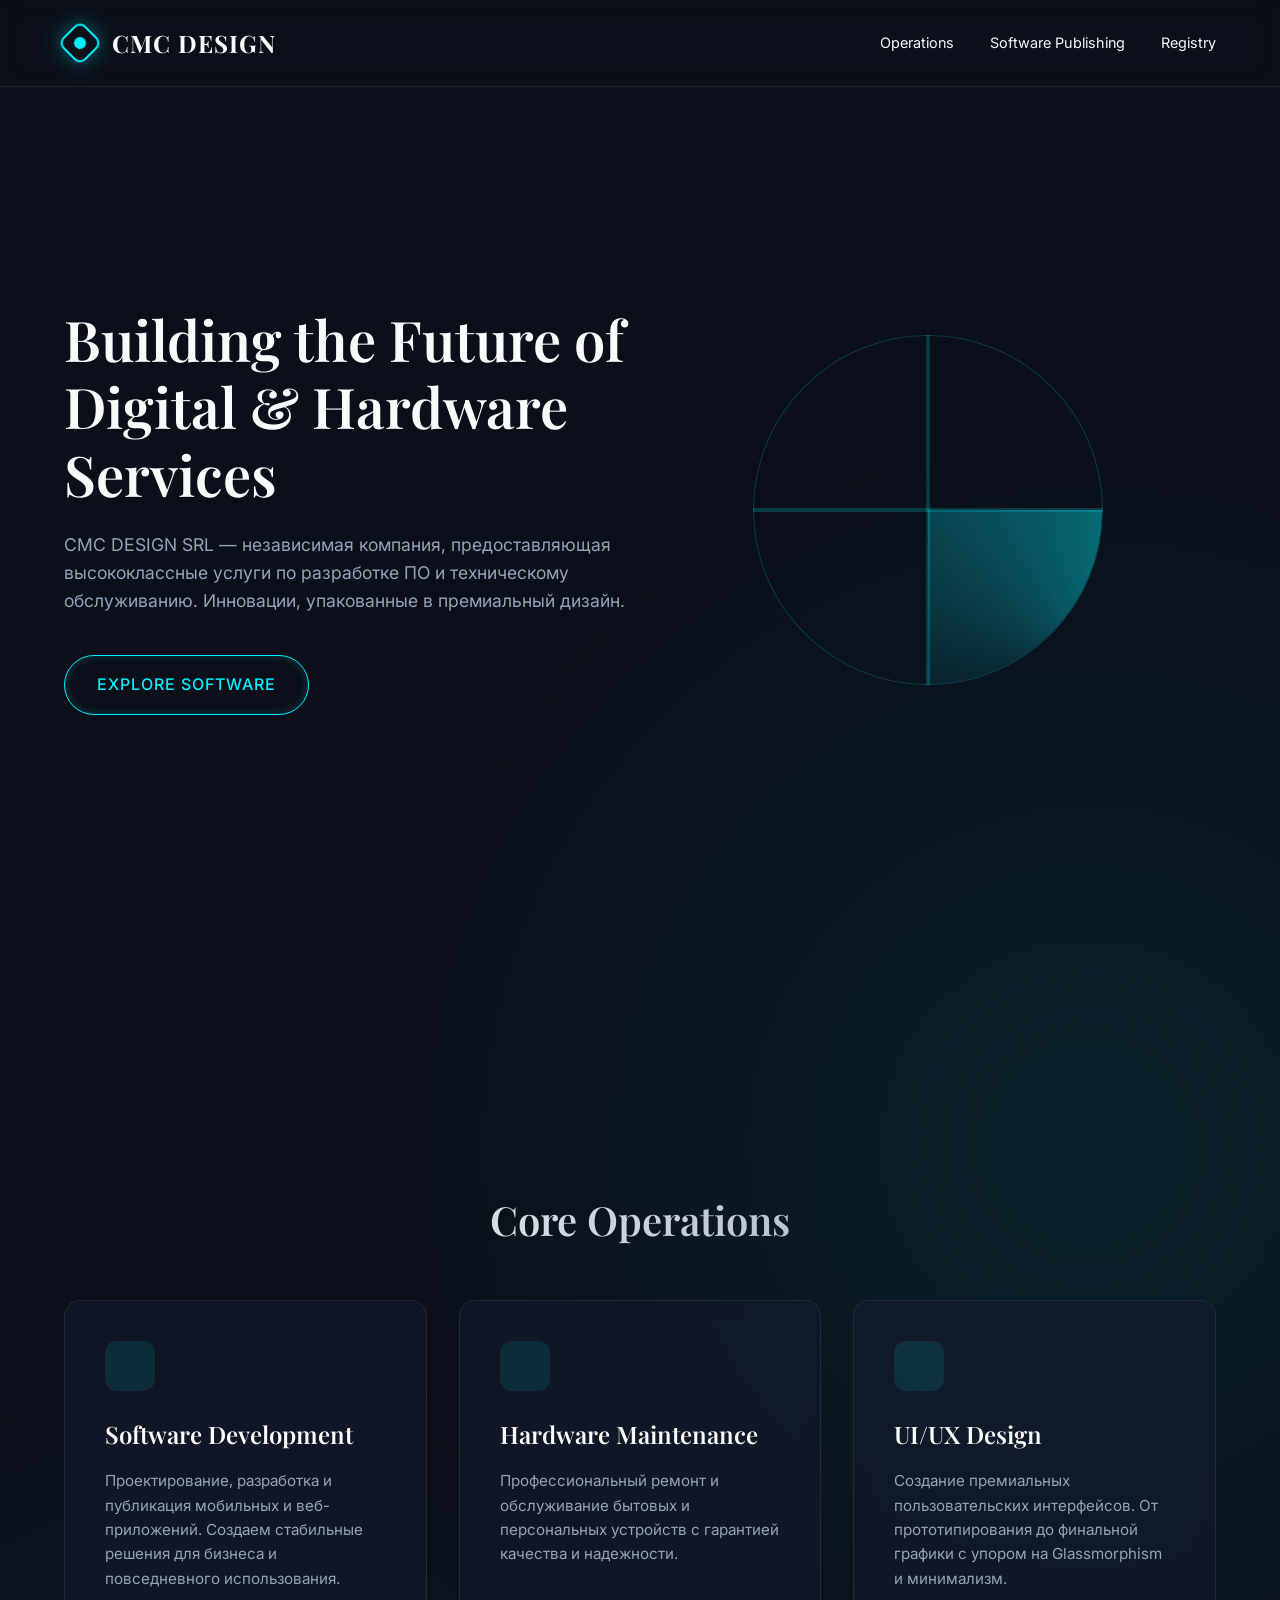
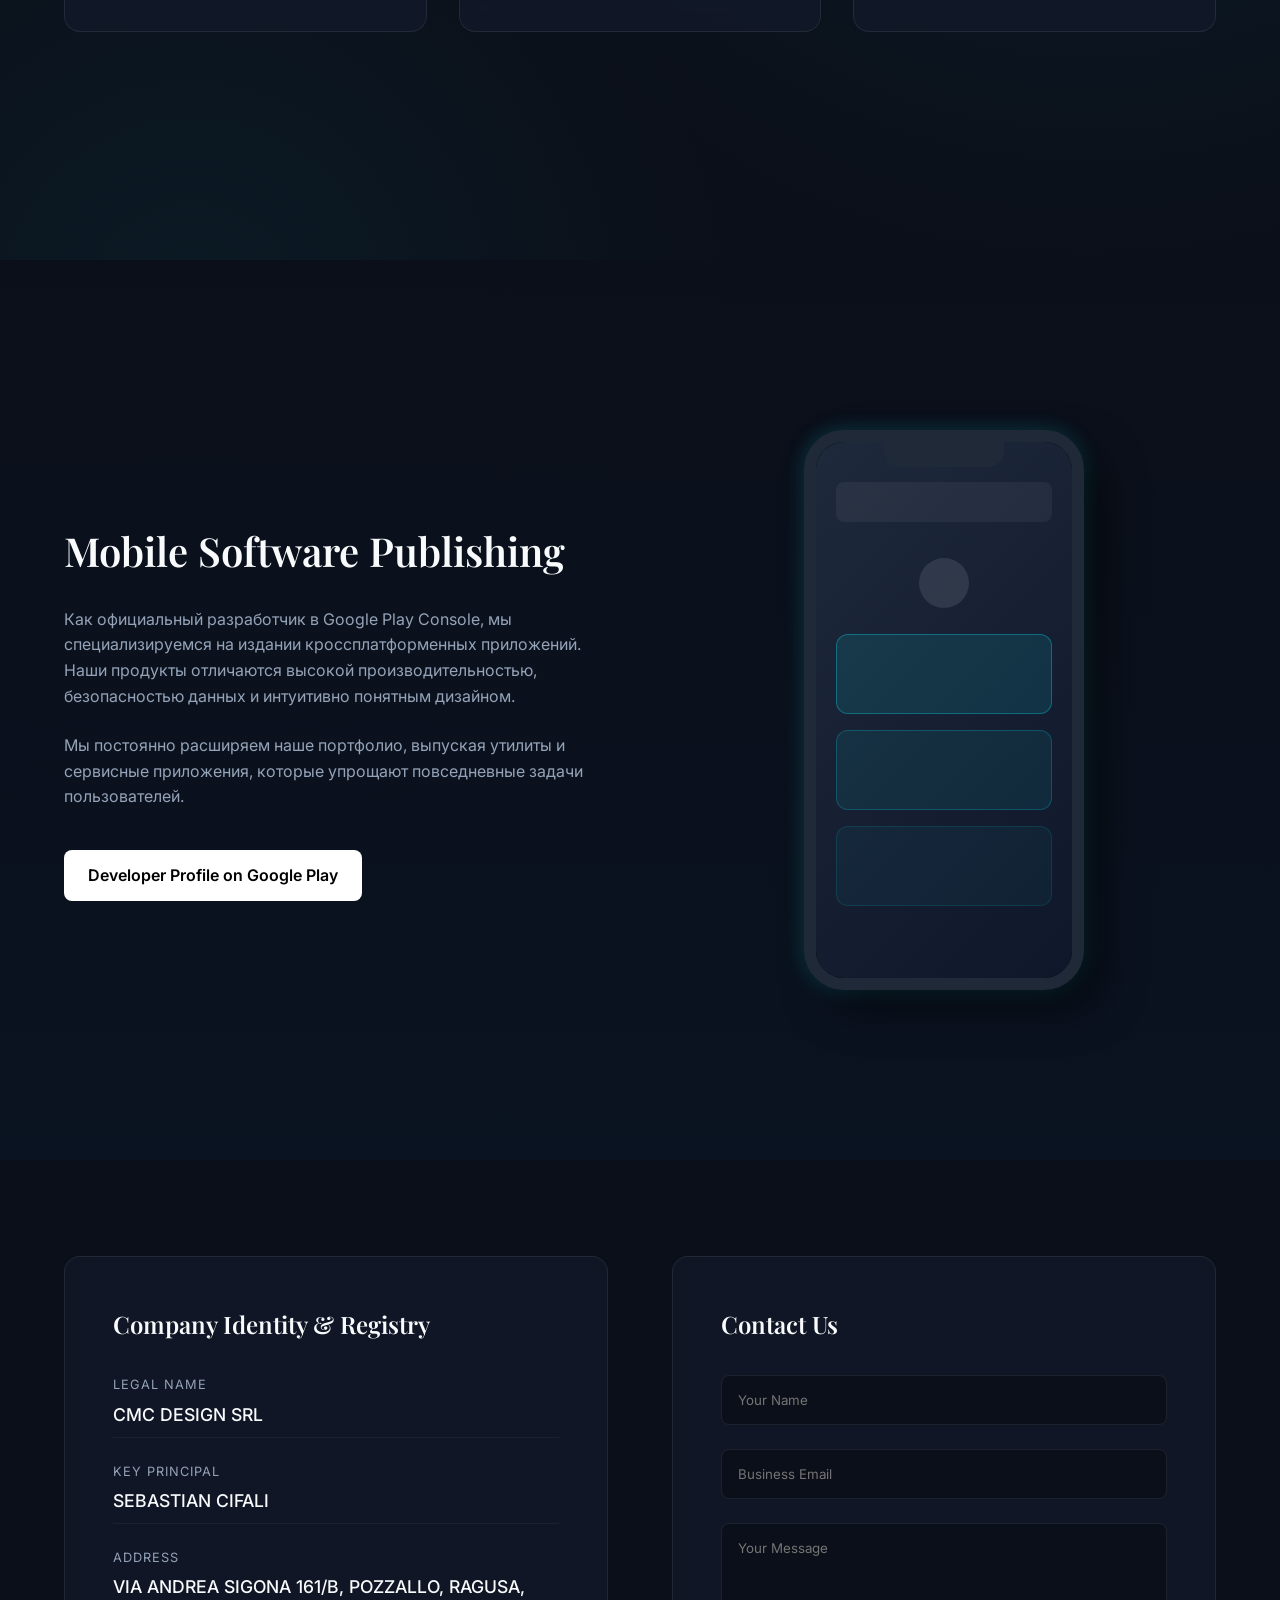
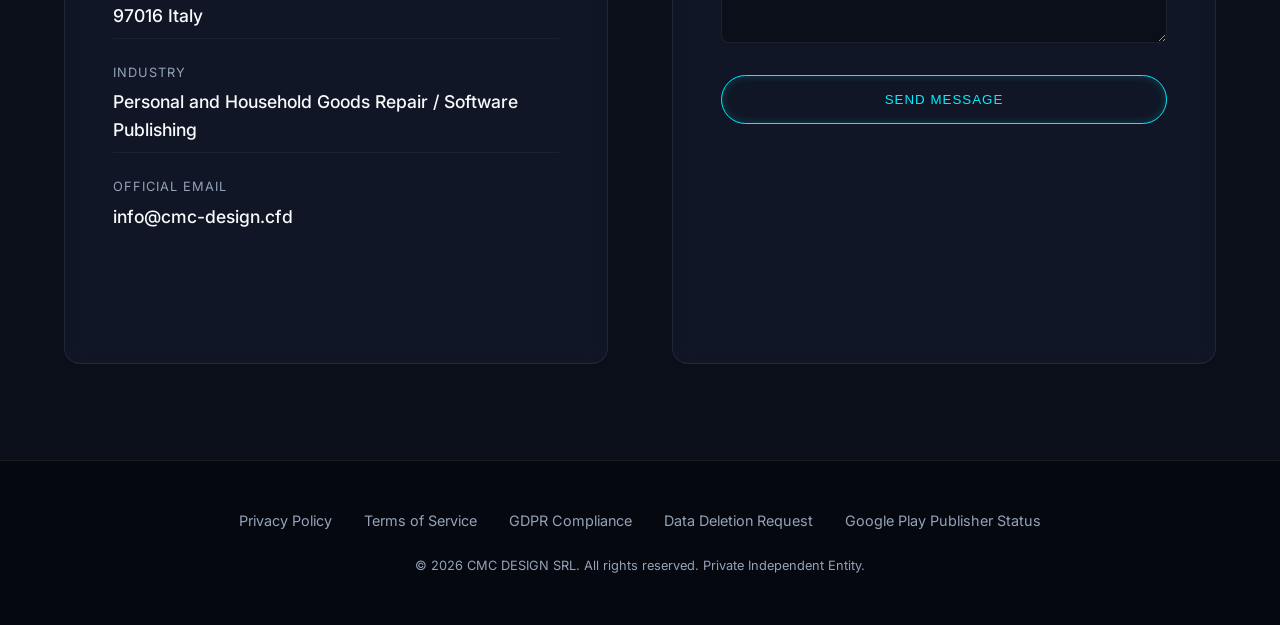
==== index.html @ 9e1bd88b "index.html" ====
<!DOCTYPE html>
<html lang="ru">
<head>
    <meta charset="UTF-8">
    <meta name="viewport" content="width=device-width, initial-scale=1.0">
    <title>CMC DESIGN SRL | Premium Services & Software</title>
    <link rel="preconnect" href="https://fonts.googleapis.com">
    <link rel="preconnect" href="https://fonts.gstatic.com" crossorigin>
    <link href="https://fonts.googleapis.com/css2?family=Inter:wght@300;400;500;600&family=Playfair+Display:ital,wght@0,600;0,700;1,600&display=swap" rel="stylesheet">
    <style>
        :root {
            --bg-color: #0b0f19;
            --surface-color: rgba(20, 27, 45, 0.6);
            --surface-border: rgba(255, 255, 255, 0.08);
            --accent-color: #00f0ff;
            --accent-hover: #00c3d9;
            --text-main: #f8fafc;
            --text-muted: #94a3b8;
            --glow: 0 0 20px rgba(0, 240, 255, 0.4);
        }

        * {
            margin: 0;
            padding: 0;
            box-sizing: border-box;
        }

        body {
            font-family: 'Inter', sans-serif;
            background-color: var(--bg-color);
            color: var(--text-main);
            line-height: 1.6;
            overflow-x: hidden;
            background-image: 
                radial-gradient(circle at 15% 50%, rgba(0, 240, 255, 0.05), transparent 25%),
                radial-gradient(circle at 85% 30%, rgba(0, 240, 255, 0.08), transparent 25%);
        }

        h1, h2, h3 {
            font-family: 'Playfair Display', serif;
            font-weight: 600;
        }

        /* Навигация */
        nav {
            position: fixed;
            top: 0;
            width: 100%;
            padding: 1.5rem 5%;
            display: flex;
            justify-content: space-between;
            align-items: center;
            background: rgba(11, 15, 25, 0.8);
            backdrop-filter: blur(12px);
            -webkit-backdrop-filter: blur(12px);
            border-bottom: 1px solid var(--surface-border);
            z-index: 1000;
        }

        .logo-container {
            display: flex;
            align-items: center;
            gap: 1rem;
        }

        .css-logo {
            width: 32px;
            height: 32px;
            border: 2px solid var(--accent-color);
            border-radius: 8px;
            position: relative;
            transform: rotate(45deg);
            box-shadow: var(--glow);
        }

        .css-logo::after {
            content: '';
            position: absolute;
            top: 50%;
            left: 50%;
            transform: translate(-50%, -50%);
            width: 12px;
            height: 12px;
            background: var(--accent-color);
            border-radius: 50%;
        }

        .logo-text {
            font-family: 'Playfair Display', serif;
            font-size: 1.5rem;
            letter-spacing: 1px;
            font-weight: 700;
        }

        .nav-links a {
            color: var(--text-main);
            text-decoration: none;
            margin-left: 2rem;
            font-size: 0.9rem;
            transition: color 0.3s ease;
        }

        .nav-links a:hover {
            color: var(--accent-color);
        }

        /* Общие стили секций */
        section {
            padding: 6rem 5%;
            min-height: 100vh;
            display: flex;
            flex-direction: column;
            justify-content: center;
        }

        .section-title {
            font-size: 2.5rem;
            margin-bottom: 3rem;
            text-align: center;
            background: linear-gradient(to right, #fff, var(--text-muted));
            -webkit-background-clip: text;
            -webkit-text-fill-color: transparent;
        }

        /* Главный экран */
        .hero {
            flex-direction: row;
            align-items: center;
            justify-content: space-between;
            margin-top: 60px;
        }

        .hero-content {
            flex: 1;
            max-width: 600px;
        }

        .hero h1 {
            font-size: 3.5rem;
            margin-bottom: 1.5rem;
            line-height: 1.2;
        }

        .hero p {
            color: var(--text-muted);
            font-size: 1.1rem;
            margin-bottom: 2.5rem;
        }

        .btn {
            display: inline-block;
            padding: 1rem 2rem;
            background: transparent;
            color: var(--accent-color);
            border: 1px solid var(--accent-color);
            border-radius: 30px;
            text-decoration: none;
            font-weight: 500;
            text-transform: uppercase;
            letter-spacing: 1px;
            transition: all 0.3s ease;
            box-shadow: 0 0 10px rgba(0, 240, 255, 0.2) inset;
        }

        .btn:hover {
            background: var(--accent-color);
            color: var(--bg-color);
            box-shadow: var(--glow);
        }

        .hero-visual {
            flex: 1;
            display: flex;
            justify-content: center;
            align-items: center;
        }

        /* Анимация радара (чистый CSS) */
        .radar {
            width: 350px;
            height: 350px;
            border-radius: 50%;
            border: 1px solid rgba(0, 240, 255, 0.2);
            position: relative;
            overflow: hidden;
            background: 
                linear-gradient(90deg, transparent 49.5%, rgba(0, 240, 255, 0.2) 49.5%, rgba(0, 240, 255, 0.2) 50.5%, transparent 50.5%),
                linear-gradient(0deg, transparent 49.5%, rgba(0, 240, 255, 0.2) 49.5%, rgba(0, 240, 255, 0.2) 50.5%, transparent 50.5%);
        }

        .radar::before {
            content: '';
            position: absolute;
            top: 50%;
            left: 50%;
            width: 100%;
            height: 100%;
            background: conic-gradient(from 0deg, transparent 70%, rgba(0, 240, 255, 0.4) 100%);
            transform-origin: 0 0;
            animation: scan 4s linear infinite;
        }

        @keyframes scan {
            0% { transform: rotate(0deg); }
            100% { transform: rotate(360deg); }
        }

        /* Операции */
        .operations-grid {
            display: grid;
            grid-template-columns: repeat(auto-fit, minmax(300px, 1fr));
            gap: 2rem;
        }

        .card {
            background: var(--surface-color);
            border: 1px solid var(--surface-border);
            border-radius: 16px;
            padding: 2.5rem;
            backdrop-filter: blur(10px);
            transition: all 0.4s ease;
        }

        .card:hover {
            transform: translateY(-10px);
            border-color: var(--accent-color);
            box-shadow: 0 10px 30px rgba(0, 240, 255, 0.1);
        }

        .card-icon {
            width: 50px;
            height: 50px;
            background: rgba(0, 240, 255, 0.1);
            border-radius: 12px;
            margin-bottom: 1.5rem;
            position: relative;
        }

        .card h3 {
            font-size: 1.5rem;
            margin-bottom: 1rem;
        }

        .card p {
            color: var(--text-muted);
            font-size: 0.95rem;
        }

        /* Блок мобильного приложения */
        .software-section {
            background: linear-gradient(180deg, var(--bg-color) 0%, rgba(10, 20, 35, 0.8) 100%);
            flex-direction: row;
            align-items: center;
            gap: 4rem;
        }

        .software-text {
            flex: 1;
        }

        .software-text h2 {
            font-size: 2.5rem;
            margin-bottom: 1.5rem;
        }

        .software-text p {
            color: var(--text-muted);
            margin-bottom: 1.5rem;
        }

        .store-badge {
            display: inline-block;
            padding: 0.8rem 1.5rem;
            background: #fff;
            color: #000;
            border-radius: 8px;
            font-weight: 600;
            margin-top: 1rem;
            text-decoration: none;
        }

        .software-visual {
            flex: 1;
            display: flex;
            justify-content: center;
        }

        /* Мокап смартфона на чистом CSS */
        .phone-mockup {
            width: 280px;
            height: 560px;
            background: #000;
            border: 12px solid #1f2937;
            border-radius: 40px;
            position: relative;
            box-shadow: 20px 20px 40px rgba(0,0,0,0.5), 0 0 20px rgba(0, 240, 255, 0.2);
            overflow: hidden;
            display: flex;
            flex-direction: column;
        }

        .phone-notch {
            position: absolute;
            top: 0;
            left: 50%;
            transform: translateX(-50%);
            width: 120px;
            height: 25px;
            background: #1f2937;
            border-bottom-left-radius: 16px;
            border-bottom-right-radius: 16px;
            z-index: 2;
        }

        .phone-screen {
            flex: 1;
            background: linear-gradient(135deg, #1e293b 0%, #0f172a 100%);
            padding: 40px 20px 20px;
            display: flex;
            flex-direction: column;
            gap: 1rem;
        }

        .ui-header {
            height: 40px;
            background: rgba(255,255,255,0.05);
            border-radius: 8px;
            margin-bottom: 10px;
        }

        .ui-card {
            height: 80px;
            background: rgba(0, 240, 255, 0.1);
            border: 1px solid rgba(0, 240, 255, 0.3);
            border-radius: 12px;
        }

        .ui-circle {
            width: 50px;
            height: 50px;
            border-radius: 50%;
            background: rgba(255,255,255,0.1);
            margin: 10px auto;
        }

        /* Реестр и Контакты */
        .registry-section {
            flex-direction: row;
            gap: 4rem;
        }

        .company-data, .contact-form {
            flex: 1;
            background: var(--surface-color);
            border: 1px solid var(--surface-border);
            border-radius: 16px;
            padding: 3rem;
            backdrop-filter: blur(10px);
        }

        .data-item {
            margin-bottom: 1.5rem;
            border-bottom: 1px solid rgba(255,255,255,0.05);
            padding-bottom: 0.5rem;
        }
        
        .data-item:last-child {
            border-bottom: none;
        }

        .data-label {
            font-size: 0.8rem;
            color: var(--text-muted);
            text-transform: uppercase;
            letter-spacing: 1px;
            margin-bottom: 0.3rem;
        }

        .data-value {
            font-size: 1.1rem;
            font-weight: 500;
        }

        .contact-form form {
            display: flex;
            flex-direction: column;
            gap: 1.5rem;
        }

        .form-group input, .form-group textarea {
            width: 100%;
            padding: 1rem;
            background: rgba(0,0,0,0.3);
            border: 1px solid var(--surface-border);
            border-radius: 8px;
            color: var(--text-main);
            font-family: inherit;
            transition: border-color 0.3s;
        }

        .form-group input:focus, .form-group textarea:focus {
            outline: none;
            border-color: var(--accent-color);
        }

        .form-group textarea {
            resize: vertical;
            min-height: 120px;
        }

        /* Подвал */
        footer {
            background: #05080f;
            padding: 3rem 5%;
            border-top: 1px solid var(--surface-border);
            text-align: center;
        }

        .footer-links {
            display: flex;
            justify-content: center;
            gap: 2rem;
            margin-bottom: 1.5rem;
            flex-wrap: wrap;
        }

        .footer-links a {
            color: var(--text-muted);
            text-decoration: none;
            font-size: 0.9rem;
        }

        .footer-links a:hover {
            color: var(--accent-color);
        }

        .copyright {
            color: var(--text-muted);
            font-size: 0.8rem;
        }

        @media (max-width: 900px) {
            .hero, .software-section, .registry-section {
                flex-direction: column;
                text-align: center;
            }
            .nav-links {
                display: none; /* Для простоты на мобильных скрываем */
            }
            .hero-visual {
                margin-top: 3rem;
            }
        }
    </style>
</head>
<body>

    <nav>
        <div class="logo-container">
            <div class="css-logo"></div>
            <div class="logo-text">CMC DESIGN</div>
        </div>
        <div class="nav-links">
            <a href="#operations">Operations</a>
            <a href="#software">Software Publishing</a>
            <a href="#registry">Registry</a>
        </div>
    </nav>

    <section class="hero">
        <div class="hero-content">
            <h1>Building the Future of Digital & Hardware Services</h1>
            <p>CMC DESIGN SRL — независимая компания, предоставляющая высококлассные услуги по разработке ПО и техническому обслуживанию. Инновации, упакованные в премиальный дизайн.</p>
            <a href="#software" class="btn">Explore Software</a>
        </div>
        <div class="hero-visual">
            <div class="radar"></div>
        </div>
    </section>

    <section id="operations">
        <h2 class="section-title">Core Operations</h2>
        <div class="operations-grid">
            <div class="card">
                <div class="card-icon"></div>
                <h3>Software Development</h3>
                <p>Проектирование, разработка и публикация мобильных и веб-приложений. Создаем стабильные решения для бизнеса и повседневного использования.</p>
            </div>
            <div class="card">
                <div class="card-icon"></div>
                <h3>Hardware Maintenance</h3>
                <p>Профессиональный ремонт и обслуживание бытовых и персональных устройств с гарантией качества и надежности.</p>
            </div>
            <div class="card">
                <div class="card-icon"></div>
                <h3>UI/UX Design</h3>
                <p>Создание премиальных пользовательских интерфейсов. От прототипирования до финальной графики с упором на Glassmorphism и минимализм.</p>
            </div>
        </div>
    </section>

    <section id="software" class="software-section">
        <div class="software-text">
            <h2>Mobile Software Publishing</h2>
            <p>Как официальный разработчик в Google Play Console, мы специализируемся на издании кроссплатформенных приложений. Наши продукты отличаются высокой производительностью, безопасностью данных и интуитивно понятным дизайном.</p>
            <p>Мы постоянно расширяем наше портфолио, выпуская утилиты и сервисные приложения, которые упрощают повседневные задачи пользователей.</p>
            <a href="#" class="store-badge">Developer Profile on Google Play</a>
        </div>
        <div class="software-visual">
            <div class="phone-mockup">
                <div class="phone-notch"></div>
                <div class="phone-screen">
                    <div class="ui-header"></div>
                    <div class="ui-circle"></div>
                    <div class="ui-card"></div>
                    <div class="ui-card" style="opacity: 0.7;"></div>
                    <div class="ui-card" style="opacity: 0.4;"></div>
                </div>
            </div>
        </div>
    </section>

    <section id="registry" class="registry-section">
        <div class="company-data">
            <h2 style="margin-bottom: 2rem;">Company Identity & Registry</h2>
            <div class="data-item">
                <div class="data-label">Legal Name</div>
                <div class="data-value">CMC DESIGN SRL</div>
            </div>
            <div class="data-item">
                <div class="data-label">Key Principal</div>
                <div class="data-value">SEBASTIAN CIFALI</div>
            </div>
            <div class="data-item">
                <div class="data-label">Address</div>
                <div class="data-value">VIA ANDREA SIGONA 161/B, POZZALLO, RAGUSA, 97016 Italy</div>
            </div>
            <div class="data-item">
                <div class="data-label">Industry</div>
                <div class="data-value">Personal and Household Goods Repair / Software Publishing</div>
            </div>
            <div class="data-item">
                <div class="data-label">Official Email</div>
                <div class="data-value">info@cmc-design.cfd</div>
            </div>
        </div>

        <div class="contact-form">
            <h2 style="margin-bottom: 2rem;">Contact Us</h2>
            <form>
                <div class="form-group">
                    <input type="text" placeholder="Your Name" required>
                </div>
                <div class="form-group">
                    <input type="email" placeholder="Business Email" required>
                </div>
                <div class="form-group">
                    <textarea placeholder="Your Message" required></textarea>
                </div>
                <button type="submit" class="btn" style="width: 100%; text-align: center;">Send Message</button>
            </form>
        </div>
    </section>

    <footer>
        <div class="footer-links">
            <a href="#">Privacy Policy</a>
            <a href="#">Terms of Service</a>
            <a href="#">GDPR Compliance</a>
            <a href="#">Data Deletion Request</a>
            <a href="#">Google Play Publisher Status</a>
        </div>
        <div class="copyright">
            &copy; 2026 CMC DESIGN SRL. All rights reserved. Private Independent Entity.
        </div>
    </footer>

</body>
</html>
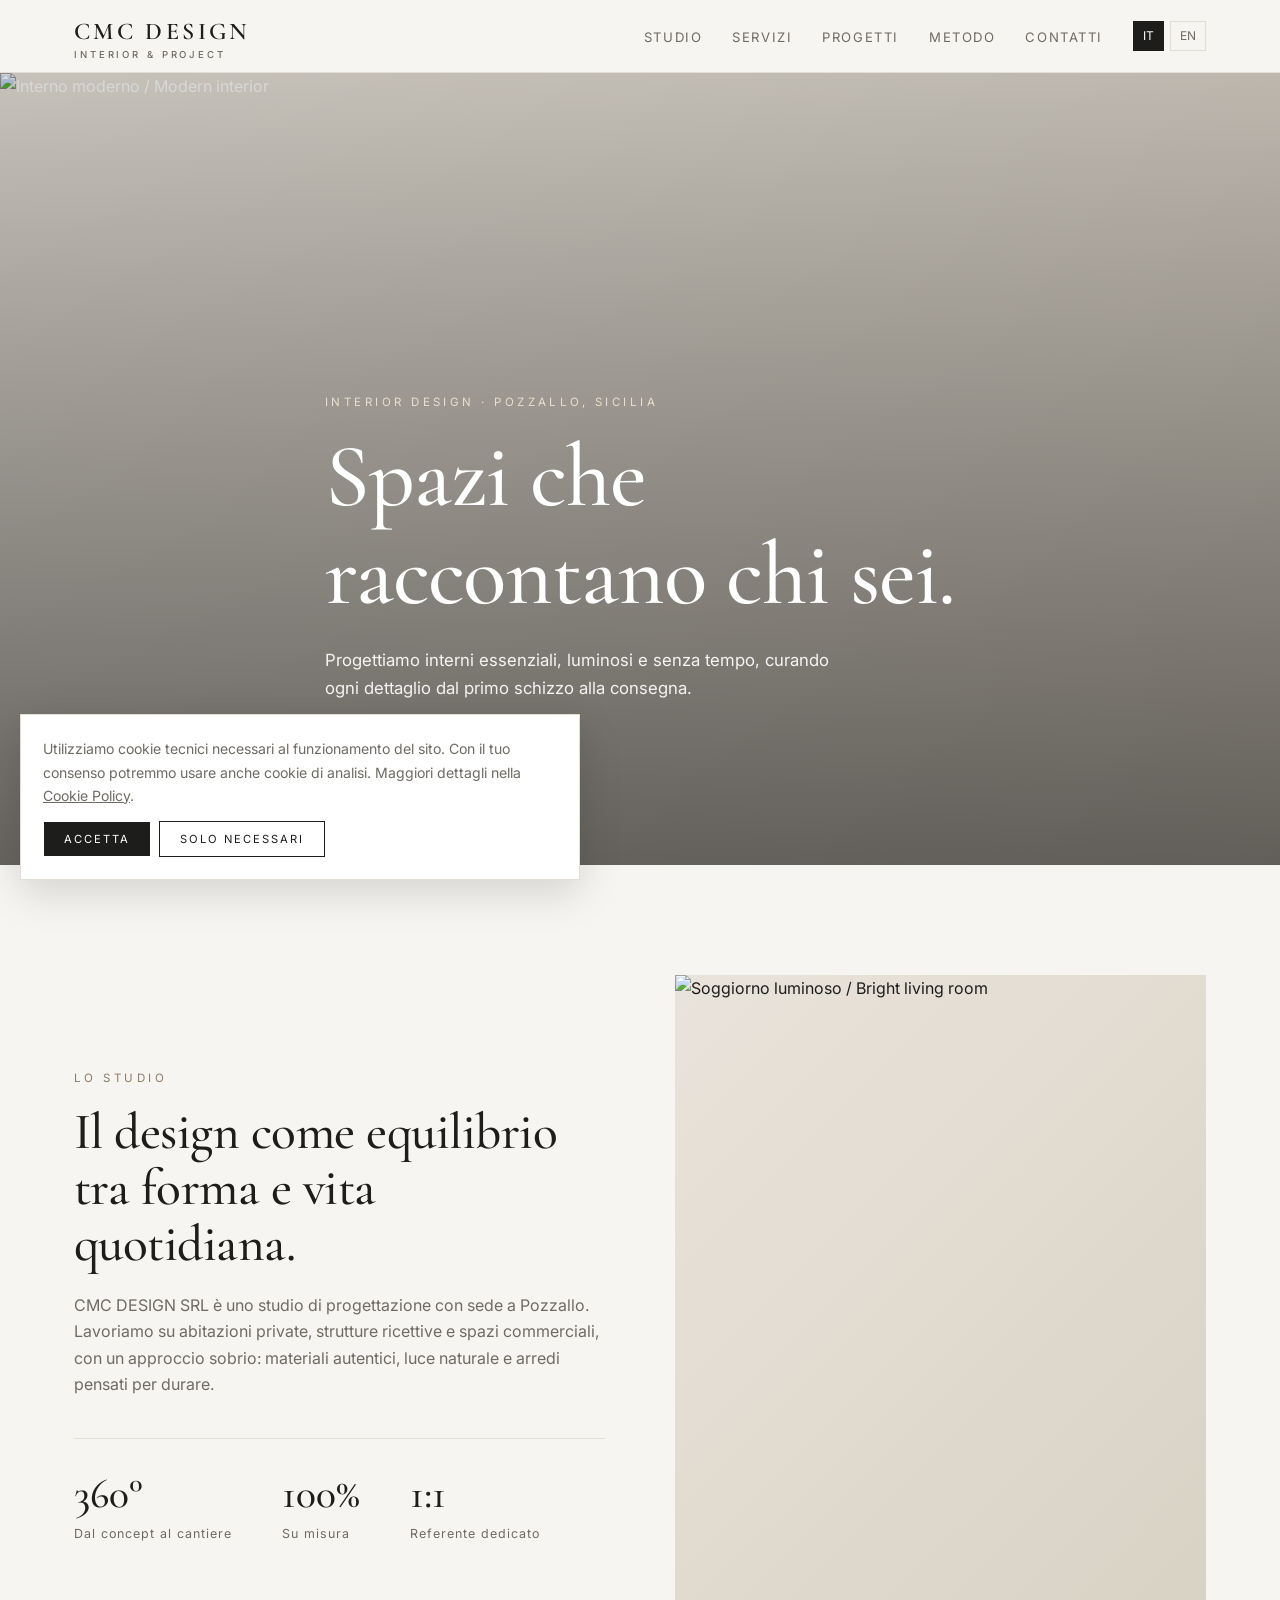
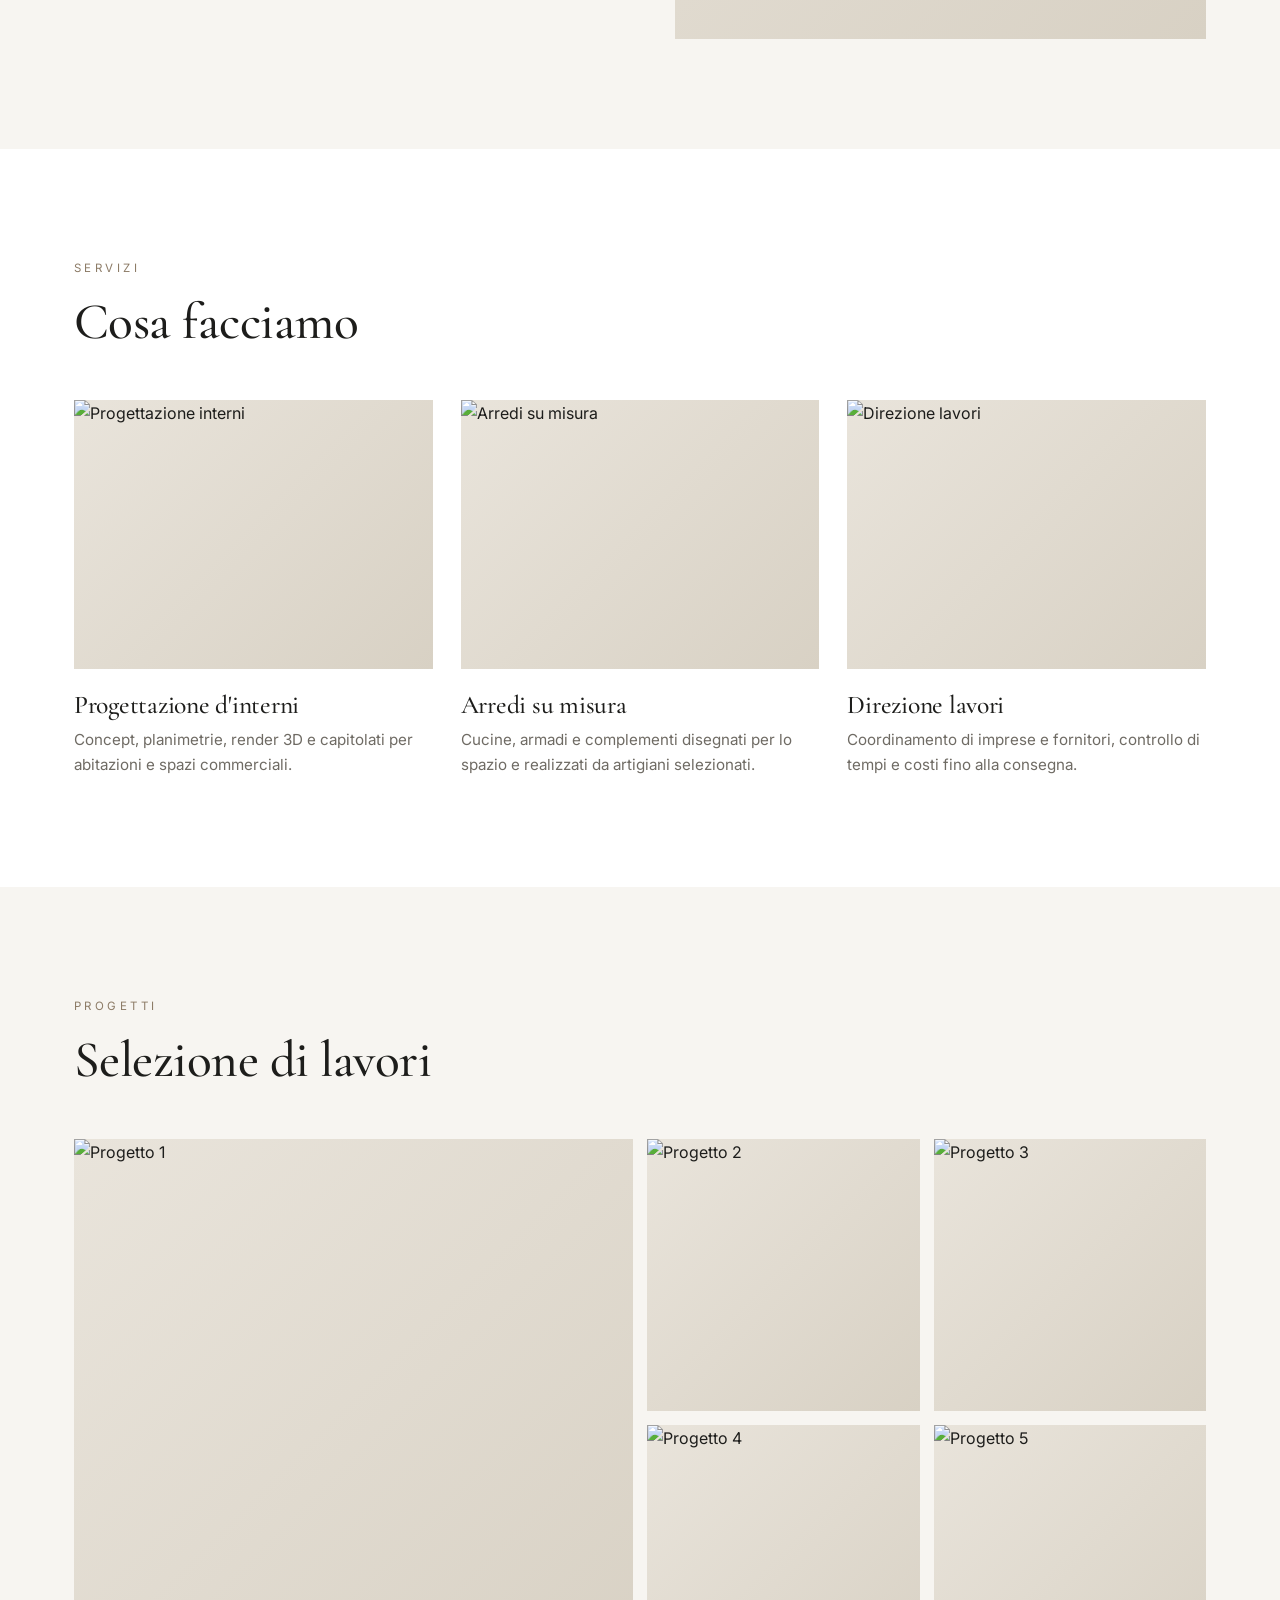
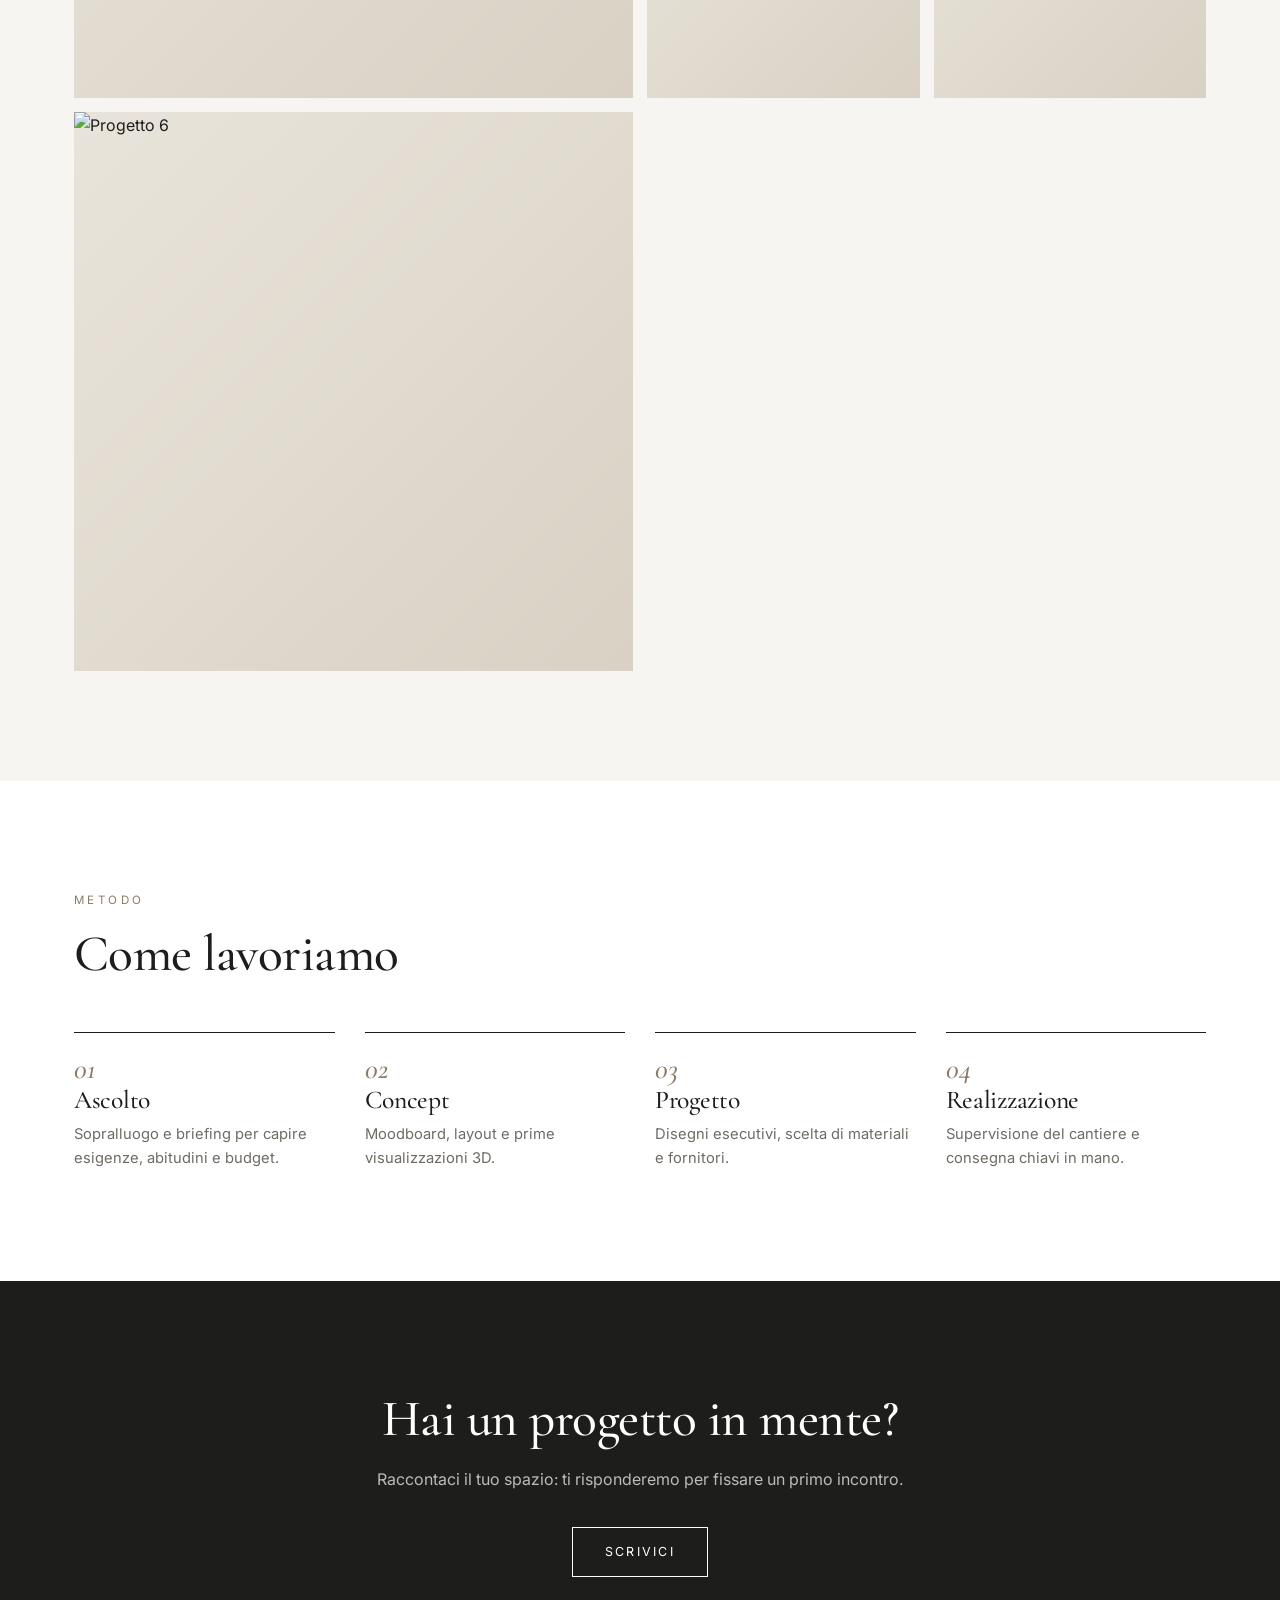
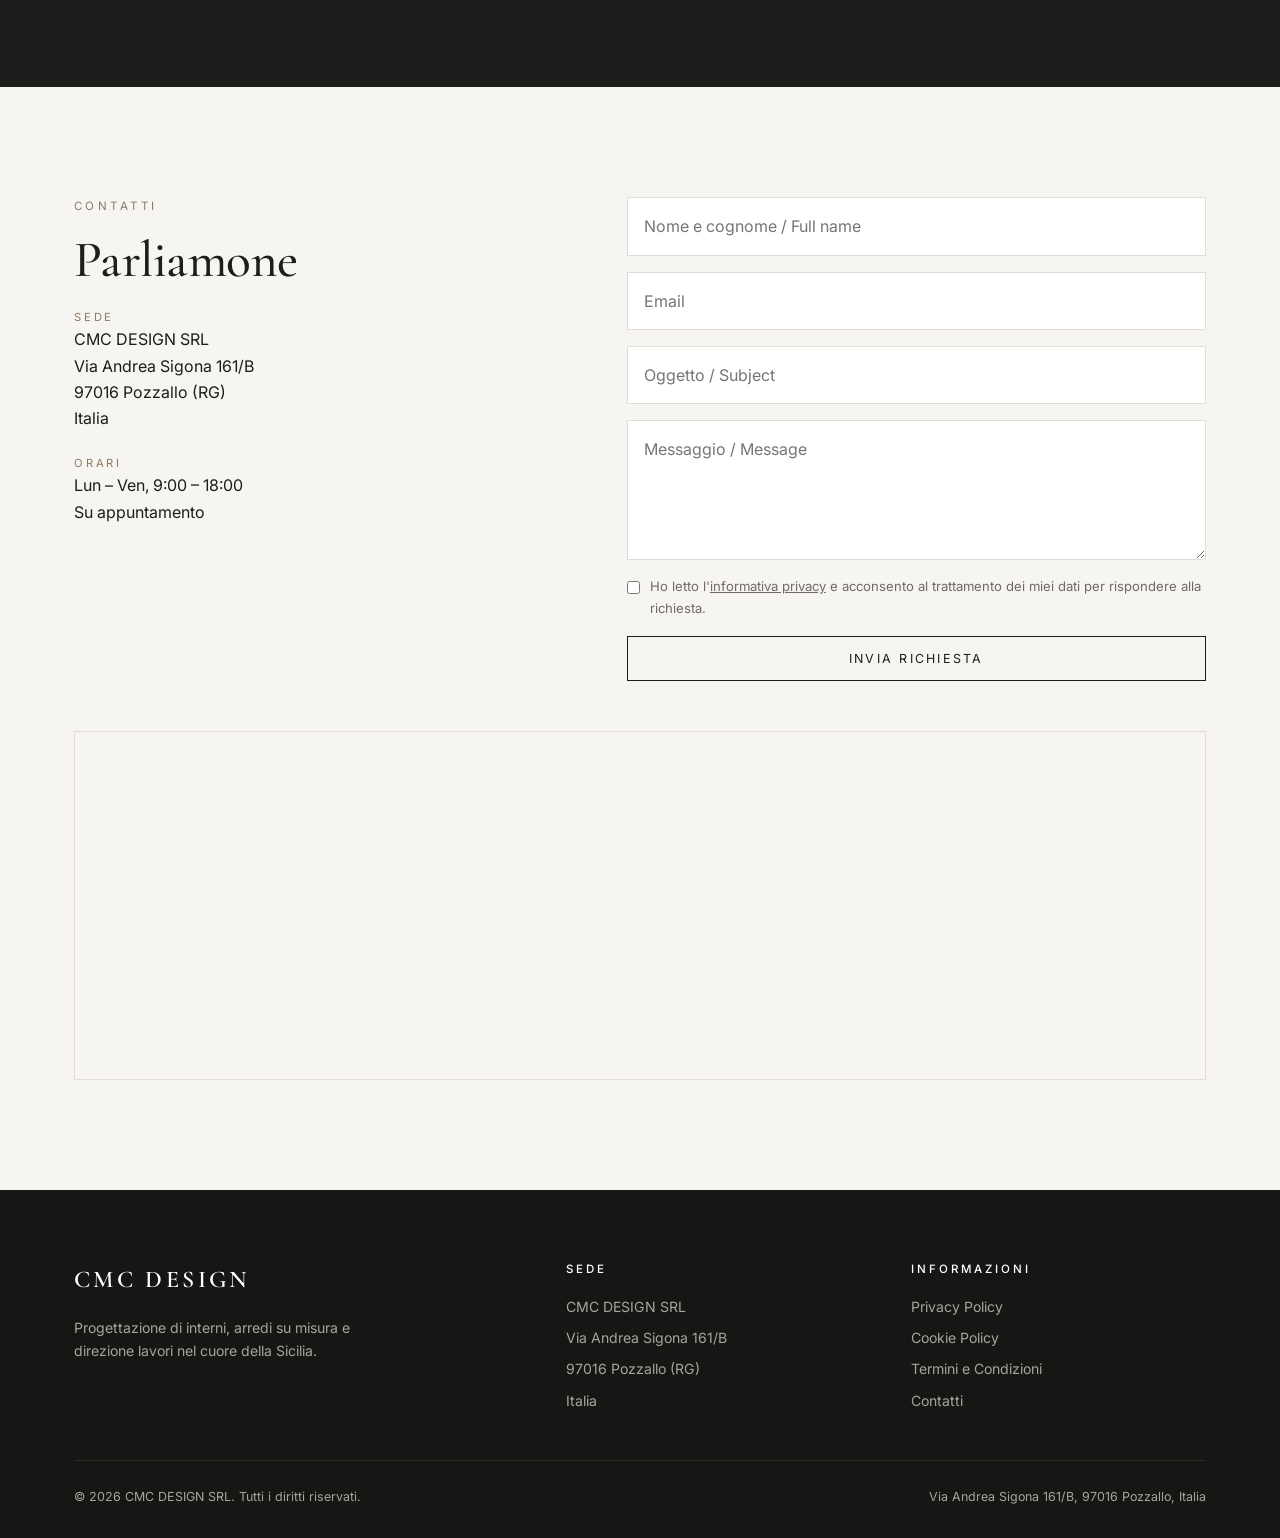
==== commit 0d4fab18: "Add files via upload" ====
--- a/index.html
+++ b/index.html
@@ -1,579 +1,127 @@
 <!DOCTYPE html>
-<html lang="ru">
+<html lang="it" data-lang="it">
 <head>
-    <meta charset="UTF-8">
-    <meta name="viewport" content="width=device-width, initial-scale=1.0">
-    <title>CMC DESIGN SRL | Premium Services & Software</title>
-    <link rel="preconnect" href="https://fonts.googleapis.com">
-    <link rel="preconnect" href="https://fonts.gstatic.com" crossorigin>
-    <link href="https://fonts.googleapis.com/css2?family=Inter:wght@300;400;500;600&family=Playfair+Display:ital,wght@0,600;0,700;1,600&display=swap" rel="stylesheet">
-    <style>
-        :root {
-            --bg-color: #0b0f19;
-            --surface-color: rgba(20, 27, 45, 0.6);
-            --surface-border: rgba(255, 255, 255, 0.08);
-            --accent-color: #00f0ff;
-            --accent-hover: #00c3d9;
-            --text-main: #f8fafc;
-            --text-muted: #94a3b8;
-            --glow: 0 0 20px rgba(0, 240, 255, 0.4);
-        }
-
-        * {
-            margin: 0;
-            padding: 0;
-            box-sizing: border-box;
-        }
-
-        body {
-            font-family: 'Inter', sans-serif;
-            background-color: var(--bg-color);
-            color: var(--text-main);
-            line-height: 1.6;
-            overflow-x: hidden;
-            background-image: 
-                radial-gradient(circle at 15% 50%, rgba(0, 240, 255, 0.05), transparent 25%),
-                radial-gradient(circle at 85% 30%, rgba(0, 240, 255, 0.08), transparent 25%);
-        }
-
-        h1, h2, h3 {
-            font-family: 'Playfair Display', serif;
-            font-weight: 600;
-        }
-
-        /* Навигация */
-        nav {
-            position: fixed;
-            top: 0;
-            width: 100%;
-            padding: 1.5rem 5%;
-            display: flex;
-            justify-content: space-between;
-            align-items: center;
-            background: rgba(11, 15, 25, 0.8);
-            backdrop-filter: blur(12px);
-            -webkit-backdrop-filter: blur(12px);
-            border-bottom: 1px solid var(--surface-border);
-            z-index: 1000;
-        }
-
-        .logo-container {
-            display: flex;
-            align-items: center;
-            gap: 1rem;
-        }
-
-        .css-logo {
-            width: 32px;
-            height: 32px;
-            border: 2px solid var(--accent-color);
-            border-radius: 8px;
-            position: relative;
-            transform: rotate(45deg);
-            box-shadow: var(--glow);
-        }
-
-        .css-logo::after {
-            content: '';
-            position: absolute;
-            top: 50%;
-            left: 50%;
-            transform: translate(-50%, -50%);
-            width: 12px;
-            height: 12px;
-            background: var(--accent-color);
-            border-radius: 50%;
-        }
-
-        .logo-text {
-            font-family: 'Playfair Display', serif;
-            font-size: 1.5rem;
-            letter-spacing: 1px;
-            font-weight: 700;
-        }
-
-        .nav-links a {
-            color: var(--text-main);
-            text-decoration: none;
-            margin-left: 2rem;
-            font-size: 0.9rem;
-            transition: color 0.3s ease;
-        }
-
-        .nav-links a:hover {
-            color: var(--accent-color);
-        }
-
-        /* Общие стили секций */
-        section {
-            padding: 6rem 5%;
-            min-height: 100vh;
-            display: flex;
-            flex-direction: column;
-            justify-content: center;
-        }
-
-        .section-title {
-            font-size: 2.5rem;
-            margin-bottom: 3rem;
-            text-align: center;
-            background: linear-gradient(to right, #fff, var(--text-muted));
-            -webkit-background-clip: text;
-            -webkit-text-fill-color: transparent;
-        }
-
-        /* Главный экран */
-        .hero {
-            flex-direction: row;
-            align-items: center;
-            justify-content: space-between;
-            margin-top: 60px;
-        }
-
-        .hero-content {
-            flex: 1;
-            max-width: 600px;
-        }
-
-        .hero h1 {
-            font-size: 3.5rem;
-            margin-bottom: 1.5rem;
-            line-height: 1.2;
-        }
-
-        .hero p {
-            color: var(--text-muted);
-            font-size: 1.1rem;
-            margin-bottom: 2.5rem;
-        }
-
-        .btn {
-            display: inline-block;
-            padding: 1rem 2rem;
-            background: transparent;
-            color: var(--accent-color);
-            border: 1px solid var(--accent-color);
-            border-radius: 30px;
-            text-decoration: none;
-            font-weight: 500;
-            text-transform: uppercase;
-            letter-spacing: 1px;
-            transition: all 0.3s ease;
-            box-shadow: 0 0 10px rgba(0, 240, 255, 0.2) inset;
-        }
-
-        .btn:hover {
-            background: var(--accent-color);
-            color: var(--bg-color);
-            box-shadow: var(--glow);
-        }
-
-        .hero-visual {
-            flex: 1;
-            display: flex;
-            justify-content: center;
-            align-items: center;
-        }
-
-        /* Анимация радара (чистый CSS) */
-        .radar {
-            width: 350px;
-            height: 350px;
-            border-radius: 50%;
-            border: 1px solid rgba(0, 240, 255, 0.2);
-            position: relative;
-            overflow: hidden;
-            background: 
-                linear-gradient(90deg, transparent 49.5%, rgba(0, 240, 255, 0.2) 49.5%, rgba(0, 240, 255, 0.2) 50.5%, transparent 50.5%),
-                linear-gradient(0deg, transparent 49.5%, rgba(0, 240, 255, 0.2) 49.5%, rgba(0, 240, 255, 0.2) 50.5%, transparent 50.5%);
-        }
-
-        .radar::before {
-            content: '';
-            position: absolute;
-            top: 50%;
-            left: 50%;
-            width: 100%;
-            height: 100%;
-            background: conic-gradient(from 0deg, transparent 70%, rgba(0, 240, 255, 0.4) 100%);
-            transform-origin: 0 0;
-            animation: scan 4s linear infinite;
-        }
-
-        @keyframes scan {
-            0% { transform: rotate(0deg); }
-            100% { transform: rotate(360deg); }
-        }
-
-        /* Операции */
-        .operations-grid {
-            display: grid;
-            grid-template-columns: repeat(auto-fit, minmax(300px, 1fr));
-            gap: 2rem;
-        }
-
-        .card {
-            background: var(--surface-color);
-            border: 1px solid var(--surface-border);
-            border-radius: 16px;
-            padding: 2.5rem;
-            backdrop-filter: blur(10px);
-            transition: all 0.4s ease;
-        }
-
-        .card:hover {
-            transform: translateY(-10px);
-            border-color: var(--accent-color);
-            box-shadow: 0 10px 30px rgba(0, 240, 255, 0.1);
-        }
-
-        .card-icon {
-            width: 50px;
-            height: 50px;
-            background: rgba(0, 240, 255, 0.1);
-            border-radius: 12px;
-            margin-bottom: 1.5rem;
-            position: relative;
-        }
-
-        .card h3 {
-            font-size: 1.5rem;
-            margin-bottom: 1rem;
-        }
-
-        .card p {
-            color: var(--text-muted);
-            font-size: 0.95rem;
-        }
-
-        /* Блок мобильного приложения */
-        .software-section {
-            background: linear-gradient(180deg, var(--bg-color) 0%, rgba(10, 20, 35, 0.8) 100%);
-            flex-direction: row;
-            align-items: center;
-            gap: 4rem;
-        }
-
-        .software-text {
-            flex: 1;
-        }
-
-        .software-text h2 {
-            font-size: 2.5rem;
-            margin-bottom: 1.5rem;
-        }
-
-        .software-text p {
-            color: var(--text-muted);
-            margin-bottom: 1.5rem;
-        }
-
-        .store-badge {
-            display: inline-block;
-            padding: 0.8rem 1.5rem;
-            background: #fff;
-            color: #000;
-            border-radius: 8px;
-            font-weight: 600;
-            margin-top: 1rem;
-            text-decoration: none;
-        }
-
-        .software-visual {
-            flex: 1;
-            display: flex;
-            justify-content: center;
-        }
-
-        /* Мокап смартфона на чистом CSS */
-        .phone-mockup {
-            width: 280px;
-            height: 560px;
-            background: #000;
-            border: 12px solid #1f2937;
-            border-radius: 40px;
-            position: relative;
-            box-shadow: 20px 20px 40px rgba(0,0,0,0.5), 0 0 20px rgba(0, 240, 255, 0.2);
-            overflow: hidden;
-            display: flex;
-            flex-direction: column;
-        }
-
-        .phone-notch {
-            position: absolute;
-            top: 0;
-            left: 50%;
-            transform: translateX(-50%);
-            width: 120px;
-            height: 25px;
-            background: #1f2937;
-            border-bottom-left-radius: 16px;
-            border-bottom-right-radius: 16px;
-            z-index: 2;
-        }
-
-        .phone-screen {
-            flex: 1;
-            background: linear-gradient(135deg, #1e293b 0%, #0f172a 100%);
-            padding: 40px 20px 20px;
-            display: flex;
-            flex-direction: column;
-            gap: 1rem;
-        }
-
-        .ui-header {
-            height: 40px;
-            background: rgba(255,255,255,0.05);
-            border-radius: 8px;
-            margin-bottom: 10px;
-        }
-
-        .ui-card {
-            height: 80px;
-            background: rgba(0, 240, 255, 0.1);
-            border: 1px solid rgba(0, 240, 255, 0.3);
-            border-radius: 12px;
-        }
-
-        .ui-circle {
-            width: 50px;
-            height: 50px;
-            border-radius: 50%;
-            background: rgba(255,255,255,0.1);
-            margin: 10px auto;
-        }
-
-        /* Реестр и Контакты */
-        .registry-section {
-            flex-direction: row;
-            gap: 4rem;
-        }
-
-        .company-data, .contact-form {
-            flex: 1;
-            background: var(--surface-color);
-            border: 1px solid var(--surface-border);
-            border-radius: 16px;
-            padding: 3rem;
-            backdrop-filter: blur(10px);
-        }
-
-        .data-item {
-            margin-bottom: 1.5rem;
-            border-bottom: 1px solid rgba(255,255,255,0.05);
-            padding-bottom: 0.5rem;
-        }
-        
-        .data-item:last-child {
-            border-bottom: none;
-        }
-
-        .data-label {
-            font-size: 0.8rem;
-            color: var(--text-muted);
-            text-transform: uppercase;
-            letter-spacing: 1px;
-            margin-bottom: 0.3rem;
-        }
-
-        .data-value {
-            font-size: 1.1rem;
-            font-weight: 500;
-        }
-
-        .contact-form form {
-            display: flex;
-            flex-direction: column;
-            gap: 1.5rem;
-        }
-
-        .form-group input, .form-group textarea {
-            width: 100%;
-            padding: 1rem;
-            background: rgba(0,0,0,0.3);
-            border: 1px solid var(--surface-border);
-            border-radius: 8px;
-            color: var(--text-main);
-            font-family: inherit;
-            transition: border-color 0.3s;
-        }
-
-        .form-group input:focus, .form-group textarea:focus {
-            outline: none;
-            border-color: var(--accent-color);
-        }
-
-        .form-group textarea {
-            resize: vertical;
-            min-height: 120px;
-        }
-
-        /* Подвал */
-        footer {
-            background: #05080f;
-            padding: 3rem 5%;
-            border-top: 1px solid var(--surface-border);
-            text-align: center;
-        }
-
-        .footer-links {
-            display: flex;
-            justify-content: center;
-            gap: 2rem;
-            margin-bottom: 1.5rem;
-            flex-wrap: wrap;
-        }
-
-        .footer-links a {
-            color: var(--text-muted);
-            text-decoration: none;
-            font-size: 0.9rem;
-        }
-
-        .footer-links a:hover {
-            color: var(--accent-color);
-        }
-
-        .copyright {
-            color: var(--text-muted);
-            font-size: 0.8rem;
-        }
-
-        @media (max-width: 900px) {
-            .hero, .software-section, .registry-section {
-                flex-direction: column;
-                text-align: center;
-            }
-            .nav-links {
-                display: none; /* Для простоты на мобильных скрываем */
-            }
-            .hero-visual {
-                margin-top: 3rem;
-            }
-        }
-    </style>
+<meta charset="utf-8">
+<meta name="viewport" content="width=device-width,initial-scale=1">
+<title>CMC DESIGN SRL — Interior Design a Pozzallo</title>
+<meta name="description" content="CMC DESIGN SRL, Pozzallo (RG): progettazione di interni, arredi su misura e direzione lavori. Interior design, bespoke furnishing and project management in Sicily.">
+<link rel="preconnect" href="https://fonts.googleapis.com">
+<link href="https://fonts.googleapis.com/css2?family=Cormorant+Garamond:ital,wght@0,500;0,600;1,500&family=Inter:wght@400;500&display=swap" rel="stylesheet">
+<link rel="stylesheet" href="style.css">
 </head>
 <body>
 
-    <nav>
-        <div class="logo-container">
-            <div class="css-logo"></div>
-            <div class="logo-text">CMC DESIGN</div>
-        </div>
-        <div class="nav-links">
-            <a href="#operations">Operations</a>
-            <a href="#software">Software Publishing</a>
-            <a href="#registry">Registry</a>
-        </div>
-    </nav>
+<section class="hero" style="padding:0">
+  <img src="https://images.unsplash.com/photo-1618221195710-dd6b41faaea6?auto=format&fit=crop&w=2000&q=75" alt="Interno moderno / Modern interior">
+  <div class="wrap">
+    <span class="eyebrow" style="color:#e8dfd0"><span class="it">Interior Design · Pozzallo, Sicilia</span><span class="en">Interior Design · Pozzallo, Sicily</span></span>
+    <h1><span class="it">Spazi che<br>raccontano chi sei.</span><span class="en">Spaces that<br>tell who you are.</span></h1>
+    <p><span class="it">Progettiamo interni essenziali, luminosi e senza tempo, curando ogni dettaglio dal primo schizzo alla consegna.</span><span class="en">We design essential, light-filled, timeless interiors, caring for every detail from the first sketch to handover.</span></p>
+    <a href="#contact" class="btn"><span class="it">Richiedi un incontro</span><span class="en">Request a consultation</span></a>
+  </div>
+</section>
 
-    <section class="hero">
-        <div class="hero-content">
-            <h1>Building the Future of Digital & Hardware Services</h1>
-            <p>CMC DESIGN SRL — независимая компания, предоставляющая высококлассные услуги по разработке ПО и техническому обслуживанию. Инновации, упакованные в премиальный дизайн.</p>
-            <a href="#software" class="btn">Explore Software</a>
-        </div>
-        <div class="hero-visual">
-            <div class="radar"></div>
-        </div>
-    </section>
+<section id="about">
+  <div class="wrap two">
+    <div>
+      <span class="eyebrow"><span class="it">Lo Studio</span><span class="en">The Studio</span></span>
+      <h2><span class="it">Il design come equilibrio tra forma e vita quotidiana.</span><span class="en">Design as a balance between form and everyday life.</span></h2>
+      <p class="lead"><span class="it">CMC DESIGN SRL è uno studio di progettazione con sede a Pozzallo. Lavoriamo su abitazioni private, strutture ricettive e spazi commerciali, con un approccio sobrio: materiali autentici, luce naturale e arredi pensati per durare.</span><span class="en">CMC DESIGN SRL is a design studio based in Pozzallo. We work on private homes, hospitality venues and commercial spaces with a restrained approach: honest materials, natural light and furniture made to last.</span></p>
+      <div class="stats">
+        <div><b>360°</b><span class="it">Dal concept al cantiere</span><span class="en">Concept to site</span></div>
+        <div><b>100%</b><span class="it">Su misura</span><span class="en">Tailor-made</span></div>
+        <div><b>1:1</b><span class="it">Referente dedicato</span><span class="en">Dedicated contact</span></div>
+      </div>
+    </div>
+    <img src="https://images.unsplash.com/photo-1600210492486-724fe5c67fb0?auto=format&fit=crop&w=1000&q=75" alt="Soggiorno luminoso / Bright living room" loading="lazy">
+  </div>
+</section>
 
-    <section id="operations">
-        <h2 class="section-title">Core Operations</h2>
-        <div class="operations-grid">
-            <div class="card">
-                <div class="card-icon"></div>
-                <h3>Software Development</h3>
-                <p>Проектирование, разработка и публикация мобильных и веб-приложений. Создаем стабильные решения для бизнеса и повседневного использования.</p>
-            </div>
-            <div class="card">
-                <div class="card-icon"></div>
-                <h3>Hardware Maintenance</h3>
-                <p>Профессиональный ремонт и обслуживание бытовых и персональных устройств с гарантией качества и надежности.</p>
-            </div>
-            <div class="card">
-                <div class="card-icon"></div>
-                <h3>UI/UX Design</h3>
-                <p>Создание премиальных пользовательских интерфейсов. От прототипирования до финальной графики с упором на Glassmorphism и минимализм.</p>
-            </div>
-        </div>
-    </section>
+<section id="services" class="services">
+  <div class="wrap">
+    <span class="eyebrow"><span class="it">Servizi</span><span class="en">Services</span></span>
+    <h2><span class="it">Cosa facciamo</span><span class="en">What we do</span></h2>
+    <div class="grid3">
+      <div class="card">
+        <img src="https://images.unsplash.com/photo-1616486338812-3dadae4b4ace?auto=format&fit=crop&w=1000&q=75" alt="Progettazione interni" loading="lazy">
+        <h3><span class="it">Progettazione d'interni</span><span class="en">Interior design</span></h3>
+        <p><span class="it">Concept, planimetrie, render 3D e capitolati per abitazioni e spazi commerciali.</span><span class="en">Concept, floor plans, 3D renders and specifications for homes and commercial spaces.</span></p>
+      </div>
+      <div class="card">
+        <img src="https://images.unsplash.com/photo-1586023492125-27b2c045efd7?auto=format&fit=crop&w=1000&q=75" alt="Arredi su misura" loading="lazy">
+        <h3><span class="it">Arredi su misura</span><span class="en">Bespoke furniture</span></h3>
+        <p><span class="it">Cucine, armadi e complementi disegnati per lo spazio e realizzati da artigiani selezionati.</span><span class="en">Kitchens, wardrobes and fittings designed for the space and built by selected craftsmen.</span></p>
+      </div>
+      <div class="card">
+        <img src="https://images.unsplash.com/photo-1600585154340-be6161a56a0c?auto=format&fit=crop&w=1000&q=75" alt="Direzione lavori" loading="lazy">
+        <h3><span class="it">Direzione lavori</span><span class="en">Project management</span></h3>
+        <p><span class="it">Coordinamento di imprese e fornitori, controllo di tempi e costi fino alla consegna.</span><span class="en">Coordination of contractors and suppliers, with control of schedule and budget through to handover.</span></p>
+      </div>
+    </div>
+  </div>
+</section>
 
-    <section id="software" class="software-section">
-        <div class="software-text">
-            <h2>Mobile Software Publishing</h2>
-            <p>Как официальный разработчик в Google Play Console, мы специализируемся на издании кроссплатформенных приложений. Наши продукты отличаются высокой производительностью, безопасностью данных и интуитивно понятным дизайном.</p>
-            <p>Мы постоянно расширяем наше портфолио, выпуская утилиты и сервисные приложения, которые упрощают повседневные задачи пользователей.</p>
-            <a href="#" class="store-badge">Developer Profile on Google Play</a>
-        </div>
-        <div class="software-visual">
-            <div class="phone-mockup">
-                <div class="phone-notch"></div>
-                <div class="phone-screen">
-                    <div class="ui-header"></div>
-                    <div class="ui-circle"></div>
-                    <div class="ui-card"></div>
-                    <div class="ui-card" style="opacity: 0.7;"></div>
-                    <div class="ui-card" style="opacity: 0.4;"></div>
-                </div>
-            </div>
-        </div>
-    </section>
+<section id="projects">
+  <div class="wrap">
+    <span class="eyebrow"><span class="it">Progetti</span><span class="en">Projects</span></span>
+    <h2><span class="it">Selezione di lavori</span><span class="en">Selected work</span></h2>
+    <div class="gallery">
+      <a><img src="https://images.unsplash.com/photo-1600607687939-ce8a6c25118c?auto=format&fit=crop&w=1200&q=75" alt="Progetto 1" loading="lazy"></a>
+      <a><img src="https://images.unsplash.com/photo-1600566753190-17f0baa2a6c3?auto=format&fit=crop&w=800&q=75" alt="Progetto 2" loading="lazy"></a>
+      <a><img src="https://images.unsplash.com/photo-1600573472550-8090b5e0745e?auto=format&fit=crop&w=800&q=75" alt="Progetto 3" loading="lazy"></a>
+      <a><img src="https://images.unsplash.com/photo-1598928506311-c55ded91a20c?auto=format&fit=crop&w=800&q=75" alt="Progetto 4" loading="lazy"></a>
+      <a><img src="https://images.unsplash.com/photo-1615874959474-d609969a20ed?auto=format&fit=crop&w=800&q=75" alt="Progetto 5" loading="lazy"></a>
+      <a><img src="https://images.unsplash.com/photo-1600607687644-c7171b42498f?auto=format&fit=crop&w=1200&q=75" alt="Progetto 6" loading="lazy"></a>
+    </div>
+  </div>
+</section>
 
-    <section id="registry" class="registry-section">
-        <div class="company-data">
-            <h2 style="margin-bottom: 2rem;">Company Identity & Registry</h2>
-            <div class="data-item">
-                <div class="data-label">Legal Name</div>
-                <div class="data-value">CMC DESIGN SRL</div>
-            </div>
-            <div class="data-item">
-                <div class="data-label">Key Principal</div>
-                <div class="data-value">SEBASTIAN CIFALI</div>
-            </div>
-            <div class="data-item">
-                <div class="data-label">Address</div>
-                <div class="data-value">VIA ANDREA SIGONA 161/B, POZZALLO, RAGUSA, 97016 Italy</div>
-            </div>
-            <div class="data-item">
-                <div class="data-label">Industry</div>
-                <div class="data-value">Personal and Household Goods Repair / Software Publishing</div>
-            </div>
-            <div class="data-item">
-                <div class="data-label">Official Email</div>
-                <div class="data-value">info@cmc-design.cfd</div>
-            </div>
-        </div>
+<section id="process" style="background:var(--card)">
+  <div class="wrap">
+    <span class="eyebrow"><span class="it">Metodo</span><span class="en">Process</span></span>
+    <h2><span class="it">Come lavoriamo</span><span class="en">How we work</span></h2>
+    <div class="steps">
+      <div><i>01</i><h3><span class="it">Ascolto</span><span class="en">Listening</span></h3><p><span class="it">Sopralluogo e briefing per capire esigenze, abitudini e budget.</span><span class="en">Site visit and briefing to understand needs, habits and budget.</span></p></div>
+      <div><i>02</i><h3>Concept</h3><p><span class="it">Moodboard, layout e prime visualizzazioni 3D.</span><span class="en">Moodboards, layouts and first 3D visualisations.</span></p></div>
+      <div><i>03</i><h3><span class="it">Progetto</span><span class="en">Design</span></h3><p><span class="it">Disegni esecutivi, scelta di materiali e fornitori.</span><span class="en">Technical drawings, selection of materials and suppliers.</span></p></div>
+      <div><i>04</i><h3><span class="it">Realizzazione</span><span class="en">Delivery</span></h3><p><span class="it">Supervisione del cantiere e consegna chiavi in mano.</span><span class="en">Site supervision and turnkey handover.</span></p></div>
+    </div>
+  </div>
+</section>
 
-        <div class="contact-form">
-            <h2 style="margin-bottom: 2rem;">Contact Us</h2>
-            <form>
-                <div class="form-group">
-                    <input type="text" placeholder="Your Name" required>
-                </div>
-                <div class="form-group">
-                    <input type="email" placeholder="Business Email" required>
-                </div>
-                <div class="form-group">
-                    <textarea placeholder="Your Message" required></textarea>
-                </div>
-                <button type="submit" class="btn" style="width: 100%; text-align: center;">Send Message</button>
-            </form>
-        </div>
-    </section>
+<section class="cta">
+  <div class="wrap">
+    <h2><span class="it">Hai un progetto in mente?</span><span class="en">Have a project in mind?</span></h2>
+    <p class="lead"><span class="it">Raccontaci il tuo spazio: ti risponderemo per fissare un primo incontro.</span><span class="en">Tell us about your space and we will get back to you to arrange a first meeting.</span></p>
+    <a href="#contact" class="btn"><span class="it">Scrivici</span><span class="en">Get in touch</span></a>
+  </div>
+</section>
 
-    <footer>
-        <div class="footer-links">
-            <a href="#">Privacy Policy</a>
-            <a href="#">Terms of Service</a>
-            <a href="#">GDPR Compliance</a>
-            <a href="#">Data Deletion Request</a>
-            <a href="#">Google Play Publisher Status</a>
-        </div>
-        <div class="copyright">
-            &copy; 2026 CMC DESIGN SRL. All rights reserved. Private Independent Entity.
-        </div>
-    </footer>
+<section id="contact">
+  <div class="wrap">
+    <div class="contact-grid">
+      <div class="info">
+        <span class="eyebrow"><span class="it">Contatti</span><span class="en">Contact</span></span>
+        <h2><span class="it">Parliamone</span><span class="en">Let's talk</span></h2>
+        <p><small><span class="it">Sede</span><span class="en">Office</span></small>CMC DESIGN SRL<br>Via Andrea Sigona 161/B<br>97016 Pozzallo (RG)<br><span class="it">Italia</span><span class="en">Italy</span></p>
+        <p><small><span class="it">Orari</span><span class="en">Opening hours</span></small><span class="it">Lun – Ven, 9:00 – 18:00<br>Su appuntamento</span><span class="en">Mon – Fri, 9:00 – 18:00<br>By appointment</span></p>
+      </div>
+      <div>
+        <form id="cf">
+          <input type="text" name="name" required placeholder="Nome e cognome / Full name">
+          <input type="email" name="email" required placeholder="Email">
+          <input type="text" name="subject" placeholder="Oggetto / Subject">
+          <textarea name="message" required placeholder="Messaggio / Message"></textarea>
+          <label class="check"><input type="checkbox" required><span><span class="it">Ho letto l'<a href="privacy.html">informativa privacy</a> e acconsento al trattamento dei miei dati per rispondere alla richiesta.</span><span class="en">I have read the <a href="privacy.html">privacy policy</a> and consent to my data being processed to reply to my request.</span></span></label>
+          <button class="btn dark" type="submit"><span class="it">Invia richiesta</span><span class="en">Send request</span></button>
+        </form>
+        <div class="ok" id="ok"><span class="it">Grazie, la tua richiesta è stata inviata. Ti risponderemo il prima possibile.</span><span class="en">Thank you, your request has been sent. We will reply as soon as possible.</span></div>
+      </div>
+    </div>
+    <div class="map"><iframe loading="lazy" title="Mappa" src="https://www.google.com/maps?q=Via+Andrea+Sigona+161/B,+97016+Pozzallo&output=embed"></iframe></div>
+  </div>
+</section>
 
+<script src="script.js"></script>
 </body>
 </html>
--- a/style.css
+++ b/style.css
@@ -0,0 +1,98 @@
+:root{--bg:#f7f5f1;--ink:#1d1d1b;--mute:#6f6b64;--line:#e2ded6;--accent:#8c7b66;--card:#fff}
+*{box-sizing:border-box;margin:0;padding:0}
+html{scroll-behavior:smooth}
+body{font-family:'Inter',system-ui,sans-serif;background:var(--bg);color:var(--ink);line-height:1.65;font-size:16px;-webkit-font-smoothing:antialiased}
+img{max-width:100%;display:block;background:linear-gradient(135deg,#e9e4db,#d8d1c4)}
+a{color:inherit;text-decoration:none}
+h1,h2,h3{font-family:'Cormorant Garamond',Georgia,serif;font-weight:500;line-height:1.1;letter-spacing:-.01em}
+h1{font-size:clamp(2.8rem,7vw,5.6rem)}
+h2{font-size:clamp(2rem,4vw,3.2rem);margin-bottom:1.2rem}
+h3{font-size:1.6rem;margin-bottom:.5rem}
+.wrap{max-width:1180px;margin:0 auto;padding:0 24px}
+html[data-lang="it"] .en,html[data-lang="en"] .it{display:none!important}
+/* header */
+header{position:sticky;top:0;z-index:50;background:rgba(247,245,241,.92);backdrop-filter:blur(8px);border-bottom:1px solid var(--line)}
+.nav{display:flex;align-items:center;justify-content:space-between;height:72px}
+.logo{font-family:'Cormorant Garamond',serif;font-size:1.5rem;letter-spacing:.14em;font-weight:600}
+.logo small{display:block;font:500 .6rem 'Inter';letter-spacing:.3em;color:var(--mute);margin-top:-2px}
+nav ul{display:flex;gap:30px;list-style:none;align-items:center}
+nav a{font-size:.82rem;letter-spacing:.12em;text-transform:uppercase;color:var(--mute);transition:.2s}
+nav a:hover{color:var(--ink)}
+.lang{display:flex;gap:6px;font-size:.75rem;letter-spacing:.1em}
+.lang button{background:none;border:1px solid var(--line);padding:4px 9px;cursor:pointer;color:var(--mute);font:inherit}
+html[data-lang="it"] .lang [data-l="it"],html[data-lang="en"] .lang [data-l="en"]{background:var(--ink);color:#fff;border-color:var(--ink)}
+.burger{display:none;background:none;border:0;font-size:1.6rem;cursor:pointer}
+/* hero */
+.hero{position:relative;min-height:88vh;display:flex;align-items:flex-end;color:#fff}
+.hero img{position:absolute;inset:0;width:100%;height:100%;object-fit:cover}
+.hero::after{content:"";position:absolute;inset:0;background:linear-gradient(180deg,rgba(0,0,0,.15),rgba(0,0,0,.55))}
+.hero .wrap{position:relative;z-index:2;padding-bottom:80px}
+.hero p{max-width:520px;margin:22px 0 32px;font-size:1.05rem;opacity:.92}
+.btn{display:inline-block;padding:14px 32px;border:1px solid currentColor;font-size:.78rem;letter-spacing:.18em;text-transform:uppercase;cursor:pointer;background:none;color:inherit;font-family:inherit;transition:.25s}
+.btn:hover{background:#fff;color:var(--ink)}
+.btn.dark:hover{background:var(--ink);color:#fff}
+/* sections */
+section{padding:110px 0}
+.eyebrow{font-size:.72rem;letter-spacing:.3em;text-transform:uppercase;color:var(--accent);margin-bottom:16px;display:block}
+.two{display:grid;grid-template-columns:1fr 1fr;gap:70px;align-items:center}
+.two img{aspect-ratio:4/5;object-fit:cover;width:100%}
+.lead{color:var(--mute);max-width:560px}
+.stats{display:flex;gap:50px;margin-top:40px;padding-top:30px;border-top:1px solid var(--line)}
+.stats b{font:500 2.6rem 'Cormorant Garamond',serif;display:block}
+.stats span{font-size:.78rem;color:var(--mute);letter-spacing:.08em}
+.services{background:var(--card)}
+.grid3{display:grid;grid-template-columns:repeat(3,1fr);gap:28px;margin-top:50px}
+.card img{aspect-ratio:4/3;object-fit:cover;width:100%;margin-bottom:22px}
+.card p{color:var(--mute);font-size:.95rem}
+.gallery{display:grid;grid-template-columns:repeat(4,1fr);gap:14px;margin-top:50px}
+.gallery img{aspect-ratio:1;object-fit:cover;width:100%;transition:.4s}
+.gallery a{overflow:hidden;display:block}
+.gallery a:hover img{transform:scale(1.06)}
+.gallery a:nth-child(1),.gallery a:nth-child(6){grid-column:span 2;grid-row:span 2}
+.steps{display:grid;grid-template-columns:repeat(4,1fr);gap:30px;margin-top:50px}
+.steps div{border-top:1px solid var(--ink);padding-top:18px}
+.steps i{font:italic 500 1.8rem 'Cormorant Garamond',serif;color:var(--accent)}
+.steps p{color:var(--mute);font-size:.92rem;margin-top:8px}
+.cta{background:var(--ink);color:#fff;text-align:center}
+.cta .lead{margin:0 auto 34px;color:#bbb}
+/* contact */
+.contact-grid{display:grid;grid-template-columns:1fr 1.2fr;gap:70px}
+.info p{margin-bottom:22px}
+.info small{display:block;font-size:.7rem;letter-spacing:.25em;text-transform:uppercase;color:var(--accent)}
+form{display:grid;gap:16px}
+input,textarea{width:100%;padding:15px 16px;border:1px solid var(--line);background:#fff;font:inherit;outline:none}
+input:focus,textarea:focus{border-color:var(--ink)}
+textarea{min-height:140px;resize:vertical}
+.check{display:flex;gap:10px;font-size:.82rem;color:var(--mute);align-items:flex-start}
+.check input{width:auto;margin-top:5px}
+.check a{text-decoration:underline}
+.ok{display:none;padding:16px;background:#ecf1e6;border:1px solid #cfdcc0;font-size:.92rem}
+.map{margin-top:50px;border:1px solid var(--line)}
+.map iframe{width:100%;height:340px;border:0;filter:grayscale(1) contrast(1.05)}
+/* footer */
+footer{background:#161614;color:#a8a49c;padding:70px 0 30px;font-size:.88rem}
+.fgrid{display:grid;grid-template-columns:1.5fr 1fr 1fr;gap:50px;padding-bottom:40px;border-bottom:1px solid #2c2c29}
+footer h4{color:#fff;font-size:.72rem;letter-spacing:.25em;text-transform:uppercase;margin-bottom:16px;font-weight:500}
+footer li{list-style:none;margin-bottom:8px}
+footer a:hover{color:#fff}
+.legal{display:flex;justify-content:space-between;flex-wrap:wrap;gap:12px;padding-top:26px;font-size:.78rem}
+/* legal pages */
+.page{padding:90px 0 110px;max-width:820px}
+.page h1{font-size:clamp(2.4rem,5vw,3.8rem);margin-bottom:10px}
+.page h2{font-size:1.7rem;margin:38px 0 10px}
+.page p,.page li{color:#45423d;margin-bottom:12px}
+.page ul{padding-left:22px}
+.upd{color:var(--mute);font-size:.85rem;margin-bottom:30px}
+/* cookie banner */
+#cb{position:fixed;left:20px;right:20px;bottom:20px;max-width:560px;background:#fff;border:1px solid var(--line);box-shadow:0 12px 40px rgba(0,0,0,.14);padding:22px;z-index:99;display:none;font-size:.88rem}
+#cb p{margin-bottom:14px;color:var(--mute)}
+#cb a{text-decoration:underline}
+#cb .btn{padding:10px 20px;font-size:.7rem;margin-right:8px}
+#cb .btn.fill{background:var(--ink);color:#fff}
+@media(max-width:860px){
+ nav ul{display:none;position:absolute;top:72px;left:0;right:0;background:var(--bg);flex-direction:column;padding:24px;gap:18px;border-bottom:1px solid var(--line)}
+ nav ul.open{display:flex}.burger{display:block}
+ .two,.contact-grid,.grid3,.fgrid,.steps{grid-template-columns:1fr}
+ .gallery{grid-template-columns:repeat(2,1fr)}
+ section{padding:70px 0}.stats{gap:28px}
+}
